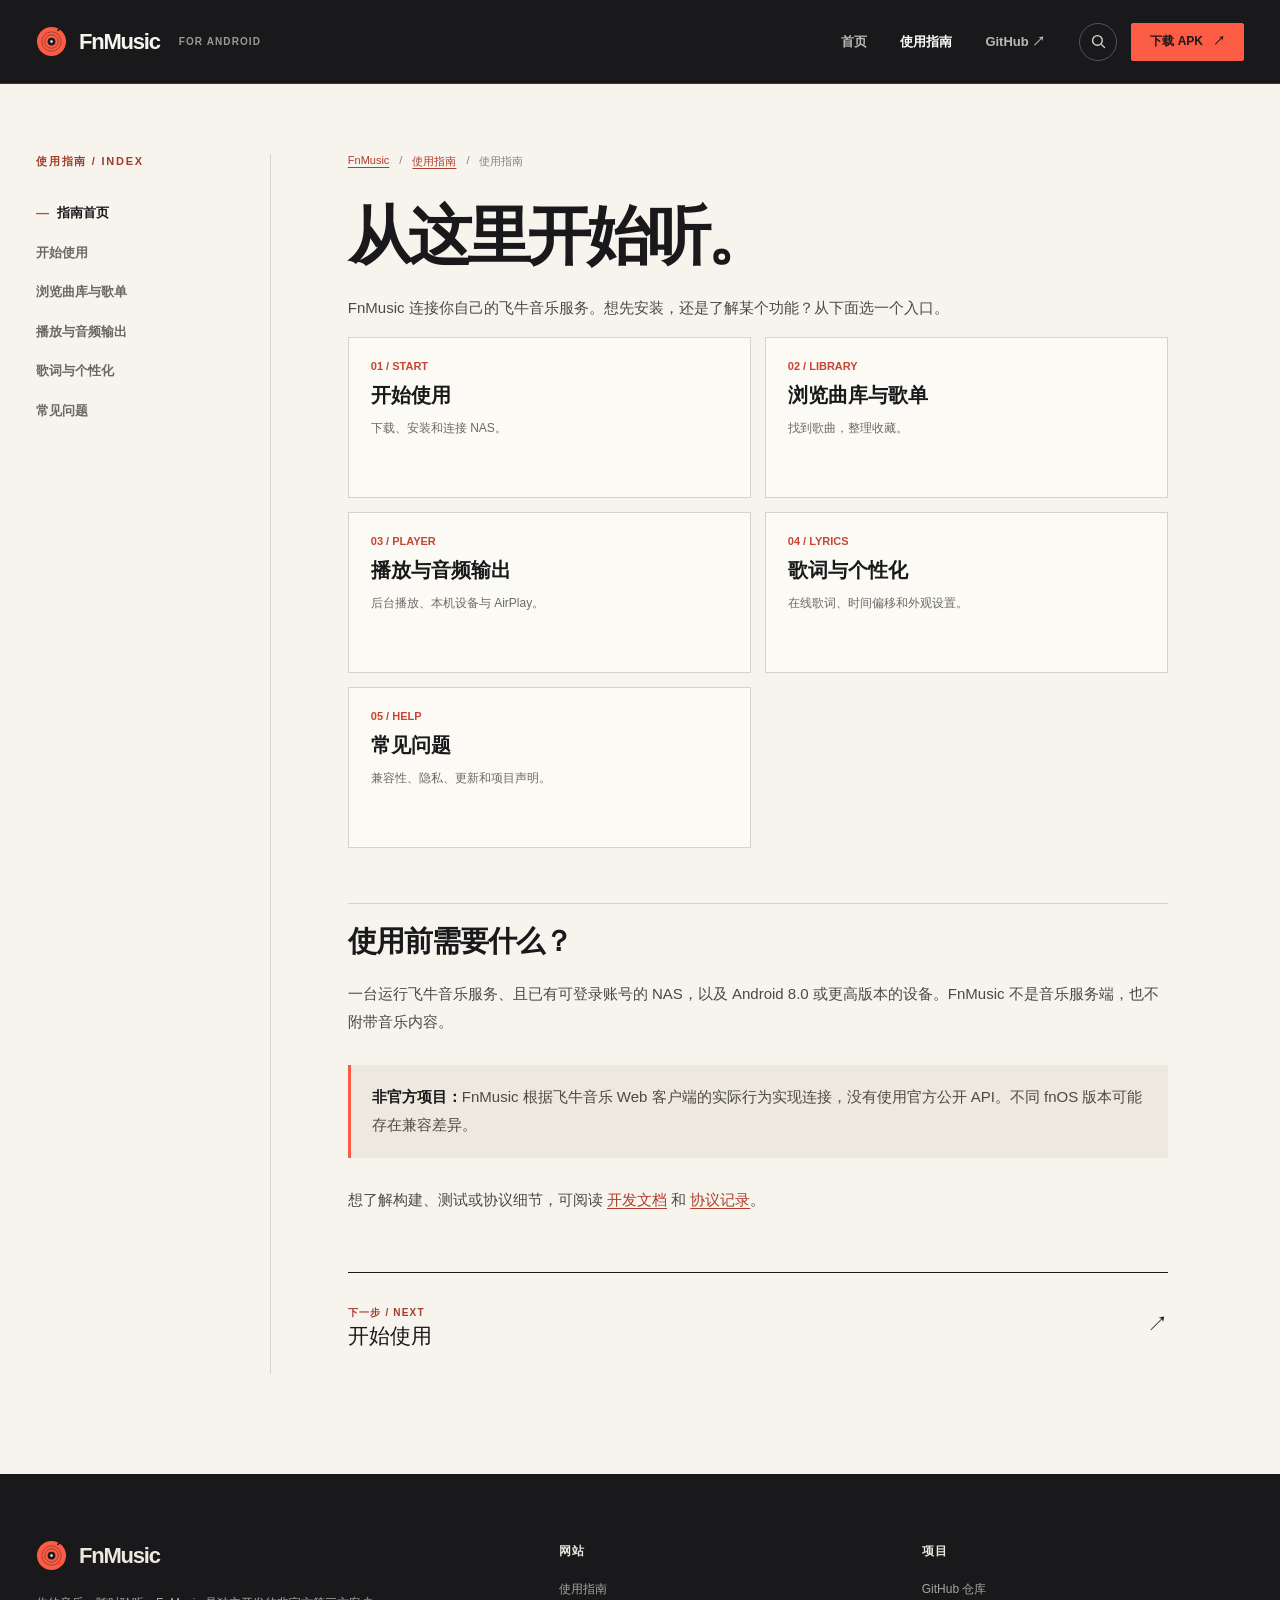
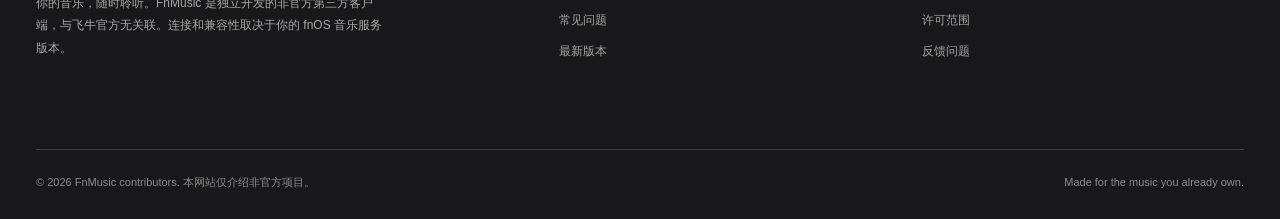
==== guide/index.html @ 61d7c5a5 "feat(site): publish FnMusic GitHub Pages site Add a Chinese product landing page, user guides, searc" ====
<!doctype html>
<html lang="zh-CN">
<head>
  <meta charset="utf-8">
  <meta name="viewport" content="width=device-width, initial-scale=1">
  <meta name="theme-color" content="#19191c">
  <meta name="description" content="了解 FnMusic 的安装、曲库、播放、歌词与常见问题。">
  <link rel="canonical" href="https://seasonyuu.github.io/FnMusic/guide/">
  <link rel="icon" href="../assets/brand-mark.svg" type="image/svg+xml">
  <link rel="stylesheet" href="../assets/site.css">
  <title>使用指南 · FnMusic 使用指南</title>
</head>
<body class="docs-page" data-root="../">
  <a class="skip-link" href="#main">跳到主要内容</a>
  <header class="site-header"><div class="container site-header-inner">
    <a class="brand" href="../" aria-label="FnMusic 首页"><img src="../assets/brand-mark.svg" alt=""><span>FnMusic</span><small>for Android</small></a>
    <nav class="header-nav" aria-label="主导航"><a href="../">首页</a><a href="./" aria-current="page">使用指南</a><a class="nav-github" href="https://github.com/seasonyuu/FnMusic" target="_blank" rel="noopener noreferrer">GitHub ↗</a></nav>
    <div class="header-actions"><button class="search-trigger" type="button" aria-label="搜索使用指南" aria-expanded="false" data-search-open><svg viewBox="0 0 24 24" fill="none" stroke="currentColor" stroke-width="1.8" aria-hidden="true"><circle cx="10.5" cy="10.5" r="6.8"/><path d="m16 16 5 5"/></svg></button><a class="header-download" href="https://github.com/seasonyuu/FnMusic/releases/latest">下载 APK <span aria-hidden="true">↗</span></a></div>
  </div></header>
  <main id="main" class="container docs-shell">
    <aside class="docs-sidebar" aria-label="指南目录"><div class="docs-sidebar-inner"><h2>使用指南 / INDEX</h2><nav aria-label="指南页面">
      <a href="index.html" aria-current="page">指南首页</a>
      <a href="install.html">开始使用</a>
      <a href="library.html">浏览曲库与歌单</a>
      <a href="playback.html">播放与音频输出</a>
      <a href="lyrics.html">歌词与个性化</a>
      <a href="faq.html">常见问题</a>
    </nav></div></aside>
    <article class="docs-content"><div class="breadcrumbs"><a href="../">FnMusic</a><span>/</span><a href="./">使用指南</a><span>/</span><span>使用指南</span></div>
      <h1>从这里开始听。</h1>
<p class="docs-lead">FnMusic 连接你自己的飞牛音乐服务。想先安装，还是了解某个功能？从下面选一个入口。</p>
<div class="doc-grid">
  <a class="doc-card" href="install.html"><span>01 / START</span><strong>开始使用</strong><p>下载、安装和连接 NAS。</p></a>
  <a class="doc-card" href="library.html"><span>02 / LIBRARY</span><strong>浏览曲库与歌单</strong><p>找到歌曲，整理收藏。</p></a>
  <a class="doc-card" href="playback.html"><span>03 / PLAYER</span><strong>播放与音频输出</strong><p>后台播放、本机设备与 AirPlay。</p></a>
  <a class="doc-card" href="lyrics.html"><span>04 / LYRICS</span><strong>歌词与个性化</strong><p>在线歌词、时间偏移和外观设置。</p></a>
  <a class="doc-card" href="faq.html"><span>05 / HELP</span><strong>常见问题</strong><p>兼容性、隐私、更新和项目声明。</p></a>
</div>
<h2>使用前需要什么？</h2>
<p>一台运行飞牛音乐服务、且已有可登录账号的 NAS，以及 Android 8.0 或更高版本的设备。FnMusic 不是音乐服务端，也不附带音乐内容。</p>
<div class="notice"><p><strong>非官方项目：</strong>FnMusic 根据飞牛音乐 Web 客户端的实际行为实现连接，没有使用官方公开 API。不同 fnOS 版本可能存在兼容差异。</p></div>
<p>想了解构建、测试或协议细节，可阅读 <a href="https://github.com/seasonyuu/FnMusic/blob/main/docs/development.md">开发文档</a> 和 <a href="https://github.com/seasonyuu/FnMusic/blob/main/api.md">协议记录</a>。</p>
<a class="page-next" href="install.html"><span><small>下一步 / NEXT</small><br>开始使用</span><span aria-hidden="true">↗</span></a>
    </article>
  </main>
  <footer class="site-footer"><div class="container"><div class="footer-main"><div><a class="brand" href="../"><img src="../assets/brand-mark.svg" alt=""><span>FnMusic</span></a><p>你的音乐，随时聆听。FnMusic 是独立开发的非官方第三方客户端，与飞牛官方无关联。连接和兼容性取决于你的 fnOS 音乐服务版本。</p></div><div class="footer-column"><strong>网站</strong><a href="./">使用指南</a><a href="faq.html">常见问题</a><a href="https://github.com/seasonyuu/FnMusic/releases/latest">最新版本</a></div><div class="footer-column"><strong>项目</strong><a href="https://github.com/seasonyuu/FnMusic">GitHub 仓库</a><a href="https://github.com/seasonyuu/FnMusic/blob/main/LICENSE-SCOPE.md">许可范围</a><a href="https://github.com/seasonyuu/FnMusic/issues">反馈问题</a></div></div><div class="footer-bottom"><span>© 2026 FnMusic contributors. 本网站仅介绍非官方项目。</span><span>Made for the music you already own.</span></div></div></footer>
  <div class="search-overlay" data-search hidden><div class="search-panel" role="dialog" aria-modal="true" aria-label="搜索使用指南"><div class="search-head"><svg viewBox="0 0 24 24" fill="none" stroke="currentColor" stroke-width="1.8" aria-hidden="true"><circle cx="10.5" cy="10.5" r="6.8"/><path d="m16 16 5 5"/></svg><input type="search" placeholder="搜索连接、AirPlay、歌词…" aria-label="搜索关键词" data-search-input><button type="button" data-search-close>关闭 Esc</button></div><div class="search-results"><p data-search-count>输入关键词搜索使用指南</p><div data-search-results></div></div></div></div>
  <script src="../assets/site.js" defer></script>
</body>
</html>
---- assets/site.css ----
:root {
  color-scheme: light;
  --ink: #19191c;
  --muted: #696966;
  --paper: #f7f4ed;
  --paper-2: #eeebe4;
  --line: #d8d3c9;
  --accent: #fb5c43;
  --serif: "Songti SC", "Noto Serif CJK SC", "Source Han Serif SC", Georgia, serif;
  --sans: "Avenir Next", "PingFang SC", "Noto Sans CJK SC", "Microsoft YaHei", sans-serif;
}

* { box-sizing: border-box; }
html { scroll-behavior: smooth; }
body { margin: 0; background: var(--paper); color: var(--ink); font-family: var(--sans); -webkit-font-smoothing: antialiased; }
body.search-visible { overflow: hidden; }
button, input { font: inherit; }
button { cursor: pointer; }
button, a { -webkit-tap-highlight-color: transparent; }
a { color: inherit; text-decoration: none; }
a:focus-visible, button:focus-visible, input:focus-visible { outline: 3px solid var(--accent); outline-offset: 4px; }
img { max-width: 100%; display: block; }
[hidden] { display: none !important; }
::selection { color: var(--ink); background: #ffb2a4; }

.skip-link { position: absolute; z-index: 100; top: -60px; left: 12px; padding: 10px 16px; background: var(--accent); color: var(--ink); }
.skip-link:focus { top: 12px; }
.container { width: min(100% - 72px, 1260px); margin: 0 auto; }
.eyebrow { display: inline-flex; align-items: center; gap: 10px; font-size: 11px; font-weight: 800; letter-spacing: .2em; text-transform: uppercase; }
.eyebrow::before { content: ""; width: 19px; height: 1px; background: currentColor; }
.eyebrow-accent { color: var(--accent); }
.text-link { display: inline-flex; align-items: center; gap: 9px; font-weight: 750; border-bottom: 1px solid currentColor; padding-bottom: 5px; }
.text-link:hover { color: #d9442f; }

.site-header { position: relative; z-index: 10; color: #f7f4ed; background: var(--ink); border-bottom: 1px solid #39383a; }
.site-header-inner { min-height: 83px; display: flex; align-items: center; gap: 34px; }
.brand { display: inline-flex; align-items: center; gap: 12px; font-weight: 800; letter-spacing: -.055em; font-size: 22px; white-space: nowrap; }
.brand img { width: 31px; height: 31px; }
.brand small { align-self: center; margin-left: 7px; font-size: 10px; font-weight: 650; letter-spacing: .11em; color: #999994; text-transform: uppercase; }
.header-nav { margin-left: auto; display: flex; align-items: center; gap: 33px; }
.header-nav a { color: #bab9b4; font-size: 13px; font-weight: 650; transition: color .18s ease; }
.header-nav a:hover, .header-nav a[aria-current="page"] { color: #fff; }
.header-actions { display: flex; gap: 14px; align-items: center; }
.search-trigger { display: inline-flex; align-items: center; justify-content: center; width: 38px; height: 38px; border: 1px solid #555354; border-radius: 50%; background: transparent; color: #e5e0d9; transition: border-color .18s, background .18s; }
.search-trigger:hover { border-color: var(--accent); background: #302422; }
.search-trigger svg { width: 17px; height: 17px; }
.header-download { display: inline-flex; gap: 10px; align-items: center; justify-content: center; min-height: 38px; padding: 0 18px; border: 1px solid var(--accent); border-radius: 2px; background: var(--accent); color: var(--ink); font-size: 12px; font-weight: 800; transition: transform .18s, background .18s; }
.header-download:hover, .button-primary:hover { transform: translateY(-2px); background: #ff755e; }

.hero { overflow: hidden; background: var(--ink); color: var(--paper); }
.hero-inner { position: relative; display: grid; grid-template-columns: minmax(0, .95fr) minmax(0, 1.05fr); min-height: 727px; align-items: center; gap: 32px; padding: 78px 0 82px; }
.hero-copy { position: relative; z-index: 2; padding-bottom: 37px; }
.hero-label { color: #a8a7a2; }
.hero h1 { margin: 29px 0 27px; font-family: var(--serif); font-size: clamp(56px, 5vw, 72px); line-height: 1.16; font-weight: 700; letter-spacing: -.075em; }
.hero h1 em { color: var(--accent); font-style: normal; }
.hero-description { max-width: 485px; margin: 0; color: #c5c2bb; font-size: clamp(16px, 1.45vw, 19px); line-height: 1.9; }
.hero-actions { display: flex; flex-wrap: wrap; gap: 17px; align-items: center; margin-top: 39px; }
.button-primary, .button-outline { min-height: 53px; display: inline-flex; align-items: center; justify-content: center; gap: 13px; padding: 0 22px; font-size: 13px; font-weight: 800; transition: transform .18s, background .18s, color .18s; }
.button-primary { background: var(--accent); color: var(--ink); border: 1px solid var(--accent); }
.button-outline { border: 1px solid #66635f; color: #e7e2da; }
.button-outline:hover { border-color: var(--paper); background: #343337; transform: translateY(-2px); }
.hero-notes { display: flex; flex-wrap: wrap; gap: 9px 21px; margin-top: 31px; color: #999893; font-size: 11px; letter-spacing: .05em; }
.hero-notes span + span::before { content: "•"; margin-right: 21px; color: var(--accent); }
.hero-stage { position: relative; min-height: 580px; display: grid; place-items: center; }
.record { position: absolute; width: min(730px, 112%); aspect-ratio: 1; border: 1px solid #55504c; border-radius: 50%; background: repeating-radial-gradient(circle at center, transparent 0 9px, #373639 10px 11px, transparent 12px 17px), radial-gradient(circle, #323034 0 11%, #242326 11% 47%, #1b1b1d 48%); opacity: .82; transform: translate(16%, -2%); }
.record::before { content: ""; position: absolute; inset: 45%; border-radius: 50%; background: var(--accent); }
.record::after { content: ""; position: absolute; inset: 49.3%; border-radius: 50%; background: #1c1b1d; }
.hero-slab { position: absolute; z-index: 1; width: 220px; height: 390px; right: -4%; bottom: 5%; background: var(--accent); transform: rotate(8deg); }
.phone { position: absolute; z-index: 2; padding: 7px; background: #101012; border: 1px solid #656167; border-radius: 25px; box-shadow: 0 24px 60px #0009; }
.phone img { display: block; width: 100%; height: auto; border-radius: 19px; }
.phone-main { width: 275px; left: 27%; top: 5%; transform: rotate(8deg); }
.phone-secondary { width: 211px; left: 1%; bottom: 0; transform: rotate(-11deg); filter: brightness(.9); }
.hero-sticker { position: absolute; z-index: 4; right: 0; top: 7%; display: grid; place-content: center; width: 95px; height: 95px; border: 1px solid #e7dfd3; border-radius: 50%; color: #efeae1; text-align: center; font-size: 11px; font-weight: 750; line-height: 1.45; letter-spacing: .06em; transform: rotate(13deg); }
.hero-bottom { display: flex; justify-content: space-between; padding: 22px 0; border-top: 1px solid #3d3b3c; color: #999893; font-size: 10px; letter-spacing: .16em; text-transform: uppercase; }

.intro { padding: 114px 0 98px; }
.section-heading { display: grid; grid-template-columns: 1fr 1fr; gap: 30px; align-items: end; margin-bottom: 49px; }
.section-heading h2 { max-width: 620px; margin: 17px 0 0; font-family: var(--serif); font-size: clamp(37px, 4.2vw, 61px); line-height: 1.24; letter-spacing: -.065em; }
.section-heading p { max-width: 450px; margin: 0 0 5px auto; color: var(--muted); font-size: 15px; line-height: 1.9; }
.feature-grid { display: grid; grid-template-columns: repeat(3, 1fr); border-top: 1px solid var(--ink); border-bottom: 1px solid var(--ink); }
.feature { min-height: 340px; display: flex; flex-direction: column; padding: 30px 30px 34px 0; }
.feature + .feature { border-left: 1px solid var(--line); padding-left: 30px; }
.feature-num { color: #c84433; font-size: 12px; font-weight: 800; letter-spacing: .12em; }
.feature-icon { height: 97px; display: flex; align-items: flex-end; color: var(--accent); font-family: Georgia, serif; font-size: 67px; line-height: 1; }
.feature h3 { margin: auto 0 11px; font-family: var(--serif); font-size: 25px; letter-spacing: -.03em; }
.feature p { min-height: 75px; margin: 0; color: var(--muted); font-size: 13px; line-height: 1.85; }
.feature a { align-self: flex-start; margin-top: 20px; font-size: 12px; font-weight: 750; border-bottom: 1px solid var(--ink); padding-bottom: 3px; }
.feature a:hover { color: #c84433; border-color: #c84433; }

.showcase { padding: 108px 0 116px; background: var(--paper-2); }
.showcase .section-heading { margin-bottom: 62px; }
.screen-gallery { display: grid; grid-template-columns: repeat(3, minmax(0, 1fr)); gap: 32px; align-items: start; }
.screen-item:nth-child(2) { padding-top: 65px; }
.screen-item:nth-child(3) { padding-top: 130px; }
.screen-frame { overflow: hidden; padding: 9px; border: 1px solid #3a3838; border-radius: 22px; background: #151517; box-shadow: 0 21px 37px #27211d24; }
.screen-frame img { width: 100%; height: auto; border-radius: 14px; }
.screen-caption { display: flex; gap: 15px; align-items: baseline; padding: 20px 1px 0; }
.screen-caption span { color: #cd4a36; font-size: 12px; font-weight: 800; }
.screen-caption strong { font-family: var(--serif); font-size: 20px; }
.screen-caption p { margin: 0 0 0 auto; color: var(--muted); font-size: 12px; }
.gallery-hint { display: none; }

.guide-promo { background: var(--accent); padding: 88px 0; }
.guide-promo-inner { display: grid; grid-template-columns: 1fr auto; align-items: end; gap: 50px; }
.guide-promo h2 { max-width: 790px; margin: 19px 0 0; font-family: var(--serif); font-size: clamp(39px, 4.5vw, 65px); line-height: 1.25; letter-spacing: -.065em; }
.guide-promo p { max-width: 575px; margin: 18px 0 0; font-size: 14px; line-height: 1.8; }
.guide-promo a { border: 1px solid var(--ink); padding: 17px 25px; white-space: nowrap; font-size: 13px; font-weight: 800; transition: background .2s, color .2s; }
.guide-promo a:hover { background: var(--ink); color: var(--paper); }

.site-footer { background: var(--ink); color: #ece7df; padding: 66px 0 27px; }
.footer-main { display: grid; grid-template-columns: 1.5fr 1fr 1fr; gap: 40px; padding-bottom: 75px; }
.footer-main .brand { margin-bottom: 21px; }
.footer-main p { max-width: 350px; margin: 0; color: #aaa8a3; font-size: 12px; line-height: 1.85; }
.footer-column strong { display: block; margin: 3px 0 21px; font-size: 12px; letter-spacing: .08em; }
.footer-column a { display: block; margin: 0 0 14px; color: #a6a4a0; font-size: 12px; }
.footer-column a:hover { color: var(--accent); }
.footer-bottom { display: flex; justify-content: space-between; gap: 20px; padding-top: 23px; border-top: 1px solid #3d3b3c; color: #8e8c89; font-size: 11px; line-height: 1.7; }

.docs-shell { display: grid; grid-template-columns: 235px minmax(0, 1fr); gap: min(6vw, 88px); padding: 70px 0 100px; }
.docs-sidebar { border-right: 1px solid var(--line); padding-right: 26px; }
.docs-sidebar-inner { position: sticky; top: 25px; }
.docs-sidebar h2 { margin: 0 0 24px; color: #a33c2c; font-size: 11px; letter-spacing: .16em; }
.docs-sidebar a { display: block; padding: 10px 0; color: #6c6862; font-size: 13px; font-weight: 650; line-height: 1.5; }
.docs-sidebar a:hover, .docs-sidebar a[aria-current="page"] { color: var(--ink); }
.docs-sidebar a[aria-current="page"]::before { content: "—"; margin-right: 8px; color: #c84433; }
.docs-content { max-width: 820px; min-width: 0; }
.breadcrumbs { display: flex; gap: 10px; color: #868079; font-size: 11px; }
.breadcrumbs a:hover { color: #c84433; }
.docs-content h1 { max-width: 720px; margin: 31px 0 20px; font-family: var(--serif); font-size: clamp(40px, 5vw, 67px); line-height: 1.16; letter-spacing: -.065em; }
.docs-lead { max-width: 690px; margin: 0 0 45px; color: #65615d; font-size: 17px; line-height: 1.9; }
.docs-content h2 { margin: 55px 0 18px; padding-top: 18px; border-top: 1px solid var(--line); font-family: var(--serif); font-size: 29px; letter-spacing: -.035em; }
.docs-content h3 { margin: 35px 0 14px; font-size: 17px; }
.docs-content p, .docs-content li { color: #4c4945; font-size: 15px; line-height: 1.9; }
.docs-content p { margin: 14px 0; }
.docs-content ul, .docs-content ol { padding-left: 24px; }
.docs-content li { margin: 9px 0; padding-left: 3px; }
.docs-content a:not(.doc-card):not(.page-next) { color: #ae3f2d; text-decoration: underline; text-underline-offset: 3px; }
.docs-content a:hover { color: #e04f37 !important; }
.docs-content code { padding: 2px 5px; background: #e7e2d9; border-radius: 2px; font-size: .9em; }
.docs-content .notice { padding: 18px 21px; margin: 28px 0; border-left: 3px solid var(--accent); background: #eee9df; color: #4c4945; font-size: 14px; line-height: 1.8; }
.docs-content .notice strong { color: var(--ink); }
.docs-content .notice p { margin: 0; }
.docs-content .notice p + p { margin-top: 10px; }
.step-list { counter-reset: steps; list-style: none; padding-left: 0 !important; }
.step-list li { position: relative; min-height: 53px; padding: 4px 0 15px 54px; border-bottom: 1px solid var(--line); }
.step-list li::before { counter-increment: steps; content: counter(steps, decimal-leading-zero); position: absolute; top: 3px; left: 0; color: #c84433; font-size: 12px; font-weight: 850; }
.doc-grid { display: grid; grid-template-columns: repeat(2, minmax(0, 1fr)); gap: 14px; }
.doc-card { min-height: 161px; display: flex; flex-direction: column; gap: 10px; padding: 22px; border: 1px solid var(--line); background: #fcfaf5; transition: transform .2s, border-color .2s, box-shadow .2s; }
.doc-card:hover { transform: translateY(-3px); border-color: #bd6959; box-shadow: 0 12px 20px #31281c12; }
.doc-card span { color: #c84433; font-size: 11px; font-weight: 800; }
.doc-card strong { font-family: var(--serif); font-size: 20px; }
.doc-card p { margin: 0; color: var(--muted); font-size: 12px; line-height: 1.65; }
.page-next { display: flex; justify-content: space-between; gap: 20px; align-items: center; margin-top: 58px; padding: 24px 0; border-top: 1px solid var(--ink); font-family: var(--serif); font-size: 21px; }
.page-next small { color: #a33c2c; font-family: var(--sans); font-size: 10px; font-weight: 800; letter-spacing: .12em; }
.faq-list details { border-bottom: 1px solid var(--line); }
.faq-list summary { padding: 19px 34px 19px 0; font-size: 15px; font-weight: 750; cursor: pointer; list-style: none; position: relative; }
.faq-list summary::-webkit-details-marker { display: none; }
.faq-list summary::after { content: "+"; position: absolute; right: 3px; color: #c84433; font-size: 21px; line-height: 1; }
.faq-list details[open] summary::after { content: "−"; }
.faq-list details p { margin: 0 0 21px; }

.search-overlay { position: fixed; z-index: 100; inset: 0; display: grid; justify-items: center; align-items: start; padding: 12vh 20px 20px; background: #171719bd; backdrop-filter: blur(8px); }
.search-panel { width: min(100%, 625px); max-height: min(72vh, 670px); overflow: auto; background: var(--paper); box-shadow: 0 25px 90px #0007; }
.search-head { display: flex; gap: 15px; align-items: center; padding: 19px 22px; border-bottom: 1px solid var(--line); }
.search-head svg { width: 20px; flex: none; }
.search-head input { min-width: 0; flex: 1; padding: 7px 0; border: 0; outline: none; background: transparent; font-size: 17px; }
.search-head button { padding: 5px 8px; border: 1px solid #b5afa5; background: transparent; color: #55514c; font-size: 11px; }
.search-results { padding: 11px 22px 22px; }
.search-results > p { color: var(--muted); font-size: 12px; }
.search-result { display: block; padding: 17px 0; border-top: 1px solid var(--line); }
.search-result strong { display: block; margin-bottom: 5px; font-family: var(--serif); font-size: 18px; }
.search-result span { color: var(--muted); font-size: 12px; }
.search-result:hover strong { color: #c84433; }

@media (max-width: 1000px) {
  .hero-inner { grid-template-columns: 1fr 1fr; min-height: 660px; }
  .hero h1 { font-size: clamp(54px, 7vw, 80px); }
  .phone-main { left: 25%; width: 245px; }
  .phone-secondary { width: 170px; }
  .hero-stage { min-height: 500px; }
  .screen-gallery { gap: 18px; }
  .screen-caption { flex-wrap: wrap; }
  .screen-caption p { flex-basis: 100%; margin-left: 27px; }
}

@media (max-width: 760px) {
  .container { width: min(100% - 36px, 620px); }
  .site-header-inner { min-height: 66px; gap: 12px; }
  .brand { font-size: 19px; gap: 7px; }
  .brand img { width: 27px; height: 27px; }
  .brand small, .header-nav .nav-github { display: none; }
  .header-nav { gap: 13px; }
  .header-nav a { font-size: 12px; }
  .header-actions { gap: 8px; }
  .search-trigger { width: 34px; height: 34px; }
  .header-download { padding: 0 11px; min-height: 34px; font-size: 11px; }
  .hero-inner { display: block; padding: 67px 0 0; }
  .hero-copy { padding-bottom: 0; }
  .hero h1 { margin-top: 23px; font-size: clamp(53px, 12.8vw, 80px); }
  .hero-description { font-size: 16px; }
  .hero-stage { margin-top: 28px; min-height: 490px; }
  .record { width: 580px; max-width: none; transform: translate(22%, 6%); }
  .phone-main { left: 36%; top: 5%; width: 214px; }
  .phone-secondary { left: 6%; bottom: 0; width: 160px; }
  .hero-slab { height: 285px; right: -2%; bottom: 5%; }
  .hero-sticker { right: 3%; top: 4%; width: 74px; height: 74px; font-size: 9px; }
  .hero-bottom { font-size: 9px; }
  .intro, .showcase { padding: 79px 0; }
  .section-heading { display: block; margin-bottom: 34px; }
  .section-heading p { max-width: 600px; margin: 19px 0 0; }
  .feature-grid { grid-template-columns: 1fr; }
  .feature { min-height: 220px; padding: 25px 0; }
  .feature + .feature { border-left: 0; border-top: 1px solid var(--line); padding-left: 0; }
  .feature-icon { height: 68px; font-size: 49px; }
  .feature h3 { margin: 15px 0 7px; }
  .feature p { min-height: 0; }
  .screen-gallery { grid-template-columns: repeat(3, 215px); overflow-x: auto; padding: 0 4px 25px; scroll-snap-type: x mandatory; }
  .screen-item { scroll-snap-align: start; }
  .screen-item:nth-child(2), .screen-item:nth-child(3) { padding-top: 0; }
  .gallery-hint { display: block; margin: 2px 0 0; color: var(--muted); font-size: 11px; text-align: right; }
  .guide-promo { padding: 74px 0; }
  .guide-promo-inner { display: block; }
  .guide-promo a { display: inline-block; margin-top: 25px; }
  .footer-main { grid-template-columns: 1fr 1fr; gap: 30px; padding-bottom: 45px; }
  .footer-main > div:first-child { grid-column: 1 / -1; }
  .footer-bottom { display: block; }
  .footer-bottom span { display: block; margin-bottom: 8px; }
  .docs-shell { display: block; padding: 42px 0 80px; }
  .docs-sidebar { border-right: 0; padding-right: 0; padding-bottom: 23px; margin-bottom: 40px; border-bottom: 1px solid var(--line); }
  .docs-sidebar-inner { position: static; }
  .docs-sidebar h2 { margin-bottom: 10px; }
  .docs-sidebar nav { display: flex; flex-wrap: wrap; gap: 3px 19px; }
  .docs-sidebar a { flex: none; }
  .docs-sidebar a[aria-current="page"]::before { display: none; }
  .docs-sidebar a[aria-current="page"] { border-bottom: 2px solid var(--accent); }
  .docs-content h1 { margin-top: 22px; }
}

@media (max-width: 460px) {
  .container { width: min(100% - 30px, 430px); }
  .header-nav a:first-child { display: none; }
  .hero-actions { gap: 10px; }
  .button-primary, .button-outline { min-height: 48px; padding: 0 16px; }
  .hero-stage { min-height: 410px; }
  .phone-main { width: 188px; left: 37%; }
  .phone-secondary { width: 132px; left: 1%; }
  .hero-slab { width: 140px; height: 235px; }
  .hero-sticker { right: 1%; }
  .doc-grid { grid-template-columns: 1fr; }
}

@media (prefers-reduced-motion: reduce) {
  html { scroll-behavior: auto; }
  *, *::before, *::after { transition-duration: .01ms !important; animation-duration: .01ms !important; }
}
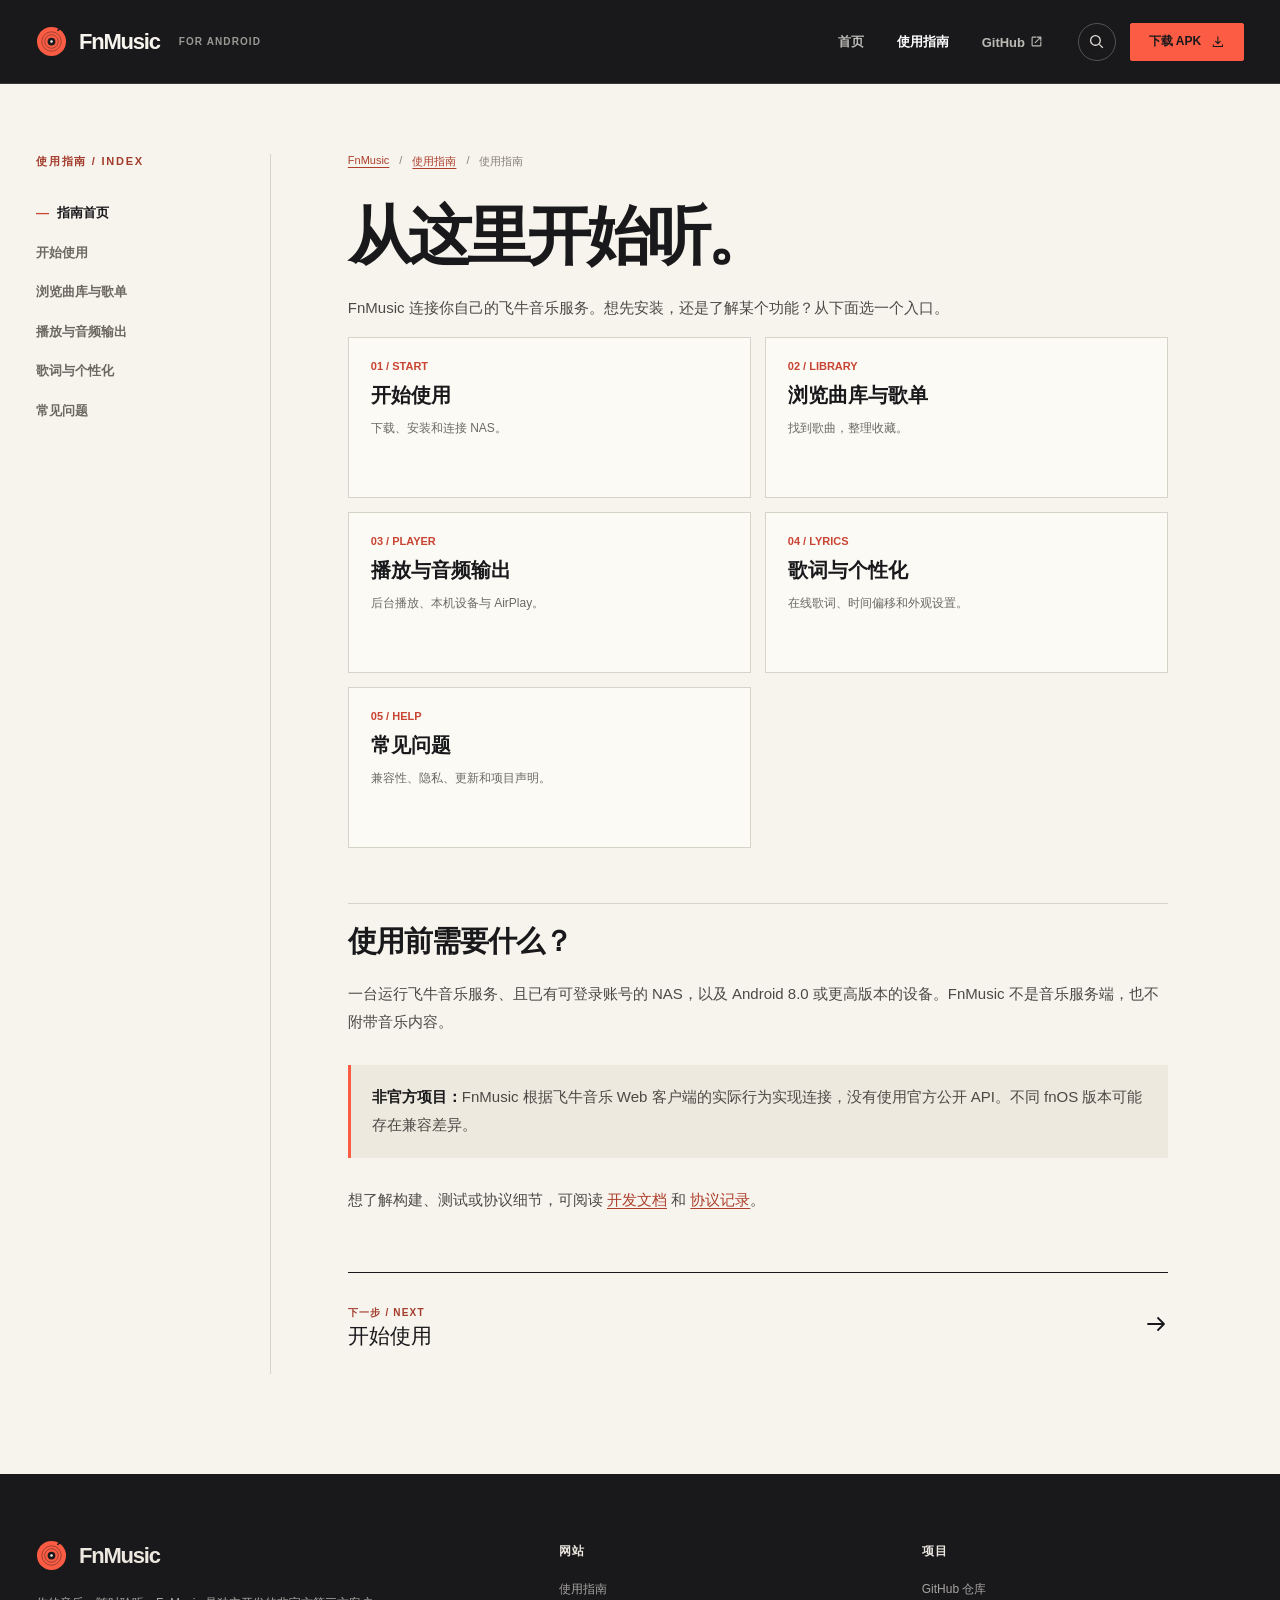
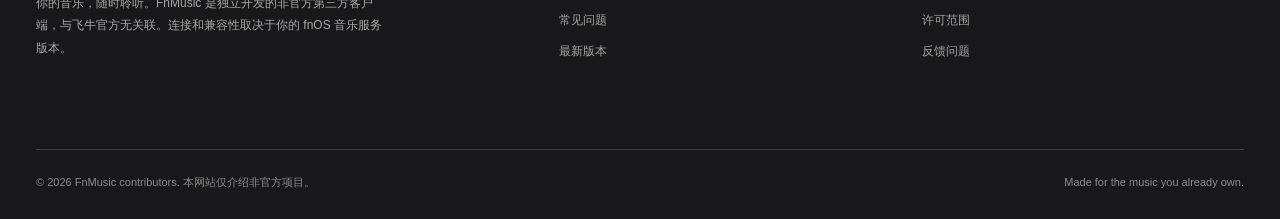
==== commit c06ca547: "fix(site): replace character icons with semantic SVGs Use a shared vector icon set for downloads, ex" ====
--- a/guide/index.html
+++ b/guide/index.html
@@ -14,8 +14,8 @@
   <a class="skip-link" href="#main">跳到主要内容</a>
   <header class="site-header"><div class="container site-header-inner">
     <a class="brand" href="../" aria-label="FnMusic 首页"><img src="../assets/brand-mark.svg" alt=""><span>FnMusic</span><small>for Android</small></a>
-    <nav class="header-nav" aria-label="主导航"><a href="../">首页</a><a href="./" aria-current="page">使用指南</a><a class="nav-github" href="https://github.com/seasonyuu/FnMusic" target="_blank" rel="noopener noreferrer">GitHub ↗</a></nav>
-    <div class="header-actions"><button class="search-trigger" type="button" aria-label="搜索使用指南" aria-expanded="false" data-search-open><svg viewBox="0 0 24 24" fill="none" stroke="currentColor" stroke-width="1.8" aria-hidden="true"><circle cx="10.5" cy="10.5" r="6.8"/><path d="m16 16 5 5"/></svg></button><a class="header-download" href="https://github.com/seasonyuu/FnMusic/releases/latest">下载 APK <span aria-hidden="true">↗</span></a></div>
+    <nav class="header-nav" aria-label="主导航"><a href="../">首页</a><a href="./" aria-current="page">使用指南</a><a class="nav-github" href="https://github.com/seasonyuu/FnMusic" target="_blank" rel="noopener noreferrer">GitHub <svg class="icon" aria-hidden="true"><use href="../assets/icons.svg#external"></use></svg></a></nav>
+    <div class="header-actions"><button class="search-trigger" type="button" aria-label="搜索使用指南" aria-expanded="false" data-search-open><svg viewBox="0 0 24 24" fill="none" stroke="currentColor" stroke-width="1.8" aria-hidden="true"><circle cx="10.5" cy="10.5" r="6.8"/><path d="m16 16 5 5"/></svg></button><a class="header-download" href="https://github.com/seasonyuu/FnMusic/releases/latest">下载 APK <svg class="icon" aria-hidden="true"><use href="../assets/icons.svg#download"></use></svg></a></div>
   </div></header>
   <main id="main" class="container docs-shell">
     <aside class="docs-sidebar" aria-label="指南目录"><div class="docs-sidebar-inner"><h2>使用指南 / INDEX</h2><nav aria-label="指南页面">
@@ -40,7 +40,7 @@
 <p>一台运行飞牛音乐服务、且已有可登录账号的 NAS，以及 Android 8.0 或更高版本的设备。FnMusic 不是音乐服务端，也不附带音乐内容。</p>
 <div class="notice"><p><strong>非官方项目：</strong>FnMusic 根据飞牛音乐 Web 客户端的实际行为实现连接，没有使用官方公开 API。不同 fnOS 版本可能存在兼容差异。</p></div>
 <p>想了解构建、测试或协议细节，可阅读 <a href="https://github.com/seasonyuu/FnMusic/blob/main/docs/development.md">开发文档</a> 和 <a href="https://github.com/seasonyuu/FnMusic/blob/main/api.md">协议记录</a>。</p>
-<a class="page-next" href="install.html"><span><small>下一步 / NEXT</small><br>开始使用</span><span aria-hidden="true">↗</span></a>
+<a class="page-next" href="install.html"><span><small>下一步 / NEXT</small><br>开始使用</span><svg class="icon" aria-hidden="true"><use href="../assets/icons.svg#arrow-right"></use></svg></a>
     </article>
   </main>
   <footer class="site-footer"><div class="container"><div class="footer-main"><div><a class="brand" href="../"><img src="../assets/brand-mark.svg" alt=""><span>FnMusic</span></a><p>你的音乐，随时聆听。FnMusic 是独立开发的非官方第三方客户端，与飞牛官方无关联。连接和兼容性取决于你的 fnOS 音乐服务版本。</p></div><div class="footer-column"><strong>网站</strong><a href="./">使用指南</a><a href="faq.html">常见问题</a><a href="https://github.com/seasonyuu/FnMusic/releases/latest">最新版本</a></div><div class="footer-column"><strong>项目</strong><a href="https://github.com/seasonyuu/FnMusic">GitHub 仓库</a><a href="https://github.com/seasonyuu/FnMusic/blob/main/LICENSE-SCOPE.md">许可范围</a><a href="https://github.com/seasonyuu/FnMusic/issues">反馈问题</a></div></div><div class="footer-bottom"><span>© 2026 FnMusic contributors. 本网站仅介绍非官方项目。</span><span>Made for the music you already own.</span></div></div></footer>
--- a/assets/site.css
+++ b/assets/site.css
@@ -20,6 +20,7 @@
 a { color: inherit; text-decoration: none; }
 a:focus-visible, button:focus-visible, input:focus-visible { outline: 3px solid var(--accent); outline-offset: 4px; }
 img { max-width: 100%; display: block; }
+.icon { display: inline-block; width: 1.15em; height: 1.15em; flex: none; vertical-align: -.16em; fill: none; stroke: currentColor; stroke-width: 1.8; stroke-linecap: round; stroke-linejoin: round; }
 [hidden] { display: none !important; }
 ::selection { color: var(--ink); background: #ffb2a4; }
 
@@ -71,6 +72,7 @@
 .phone-main { width: 275px; left: 27%; top: 5%; transform: rotate(8deg); }
 .phone-secondary { width: 211px; left: 1%; bottom: 0; transform: rotate(-11deg); filter: brightness(.9); }
 .hero-sticker { position: absolute; z-index: 4; right: 0; top: 7%; display: grid; place-content: center; width: 95px; height: 95px; border: 1px solid #e7dfd3; border-radius: 50%; color: #efeae1; text-align: center; font-size: 11px; font-weight: 750; line-height: 1.45; letter-spacing: .06em; transform: rotate(13deg); }
+.hero-sticker .icon { width: 18px; height: 18px; margin: 4px auto 0; }
 .hero-bottom { display: flex; justify-content: space-between; padding: 22px 0; border-top: 1px solid #3d3b3c; color: #999893; font-size: 10px; letter-spacing: .16em; text-transform: uppercase; }
 
 .intro { padding: 114px 0 98px; }
@@ -81,7 +83,8 @@
 .feature { min-height: 340px; display: flex; flex-direction: column; padding: 30px 30px 34px 0; }
 .feature + .feature { border-left: 1px solid var(--line); padding-left: 30px; }
 .feature-num { color: #c84433; font-size: 12px; font-weight: 800; letter-spacing: .12em; }
-.feature-icon { height: 97px; display: flex; align-items: flex-end; color: var(--accent); font-family: Georgia, serif; font-size: 67px; line-height: 1; }
+.feature-icon { height: 97px; display: flex; align-items: flex-end; color: var(--accent); }
+.feature-icon .icon { width: 60px; height: 60px; stroke-width: 1.4; }
 .feature h3 { margin: auto 0 11px; font-family: var(--serif); font-size: 25px; letter-spacing: -.03em; }
 .feature p { min-height: 75px; margin: 0; color: var(--muted); font-size: 13px; line-height: 1.85; }
 .feature a { align-self: flex-start; margin-top: 20px; font-size: 12px; font-weight: 750; border-bottom: 1px solid var(--ink); padding-bottom: 3px; }
@@ -104,7 +107,7 @@
 .guide-promo-inner { display: grid; grid-template-columns: 1fr auto; align-items: end; gap: 50px; }
 .guide-promo h2 { max-width: 790px; margin: 19px 0 0; font-family: var(--serif); font-size: clamp(39px, 4.5vw, 65px); line-height: 1.25; letter-spacing: -.065em; }
 .guide-promo p { max-width: 575px; margin: 18px 0 0; font-size: 14px; line-height: 1.8; }
-.guide-promo a { border: 1px solid var(--ink); padding: 17px 25px; white-space: nowrap; font-size: 13px; font-weight: 800; transition: background .2s, color .2s; }
+.guide-promo a { display: inline-flex; align-items: center; gap: 12px; border: 1px solid var(--ink); padding: 17px 25px; white-space: nowrap; font-size: 13px; font-weight: 800; transition: background .2s, color .2s; }
 .guide-promo a:hover { background: var(--ink); color: var(--paper); }
 
 .site-footer { background: var(--ink); color: #ece7df; padding: 66px 0 27px; }
@@ -152,11 +155,13 @@
 .doc-card p { margin: 0; color: var(--muted); font-size: 12px; line-height: 1.65; }
 .page-next { display: flex; justify-content: space-between; gap: 20px; align-items: center; margin-top: 58px; padding: 24px 0; border-top: 1px solid var(--ink); font-family: var(--serif); font-size: 21px; }
 .page-next small { color: #a33c2c; font-family: var(--sans); font-size: 10px; font-weight: 800; letter-spacing: .12em; }
+.page-next .icon { width: 24px; height: 24px; }
 .faq-list details { border-bottom: 1px solid var(--line); }
 .faq-list summary { padding: 19px 34px 19px 0; font-size: 15px; font-weight: 750; cursor: pointer; list-style: none; position: relative; }
 .faq-list summary::-webkit-details-marker { display: none; }
-.faq-list summary::after { content: "+"; position: absolute; right: 3px; color: #c84433; font-size: 21px; line-height: 1; }
-.faq-list details[open] summary::after { content: "−"; }
+.faq-list summary .icon { position: absolute; right: 3px; top: 50%; width: 20px; height: 20px; color: #c84433; transform: translateY(-50%); }
+.faq-list summary .faq-icon-open, .faq-list details[open] summary .faq-icon-closed { display: none; }
+.faq-list details[open] summary .faq-icon-open { display: inline-block; }
 .faq-list details p { margin: 0 0 21px; }
 
 .search-overlay { position: fixed; z-index: 100; inset: 0; display: grid; justify-items: center; align-items: start; padding: 12vh 20px 20px; background: #171719bd; backdrop-filter: blur(8px); }
@@ -211,7 +216,8 @@
   .feature-grid { grid-template-columns: 1fr; }
   .feature { min-height: 220px; padding: 25px 0; }
   .feature + .feature { border-left: 0; border-top: 1px solid var(--line); padding-left: 0; }
-  .feature-icon { height: 68px; font-size: 49px; }
+  .feature-icon { height: 68px; }
+  .feature-icon .icon { width: 44px; height: 44px; }
   .feature h3 { margin: 15px 0 7px; }
   .feature p { min-height: 0; }
   .screen-gallery { grid-template-columns: repeat(3, 215px); overflow-x: auto; padding: 0 4px 25px; scroll-snap-type: x mandatory; }
@@ -220,7 +226,7 @@
   .gallery-hint { display: block; margin: 2px 0 0; color: var(--muted); font-size: 11px; text-align: right; }
   .guide-promo { padding: 74px 0; }
   .guide-promo-inner { display: block; }
-  .guide-promo a { display: inline-block; margin-top: 25px; }
+  .guide-promo a { margin-top: 25px; }
   .footer-main { grid-template-columns: 1fr 1fr; gap: 30px; padding-bottom: 45px; }
   .footer-main > div:first-child { grid-column: 1 / -1; }
   .footer-bottom { display: block; }
